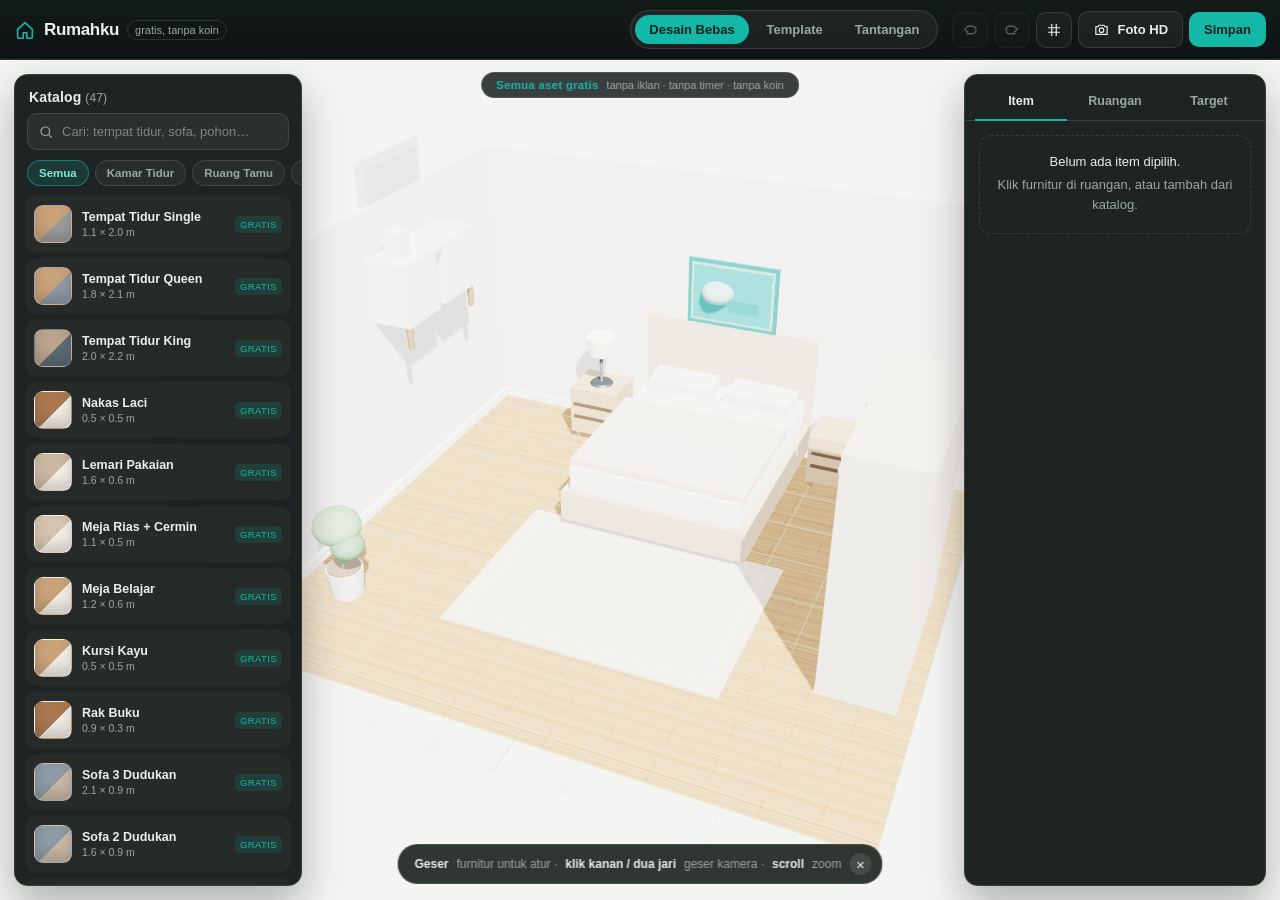
==== rumahku/index.html @ 316e7e73 "feat(rumahku): webapp game desain ruangan 3D gratis, 47 aset, responsif - katalog prosedural 47 aset" ====
<!DOCTYPE html>
<html lang="id">
<head>
<meta charset="utf-8">
<meta name="viewport" content="width=device-width, initial-scale=1, maximum-scale=1, user-scalable=no, viewport-fit=cover">
<meta name="theme-color" content="#101716">
<title>Rumahku — Studio Desain Ruangan 3D</title>
<meta name="description" content="Game desain interior 3D gratis: 50+ aset, template ruangan, desain bebas, undo/redo, tanpa iklan dan tanpa koin.">
<link rel="stylesheet" href="css/style.css">
</head>
<body>
<div id="app">

  <header class="topbar">
    <div class="brand">
      <svg viewBox="0 0 24 24" aria-hidden="true"><path d="M4 11.2 12 4l8 7.2V20a1 1 0 0 1-1 1h-5v-6H10v6H5a1 1 0 0 1-1-1z" fill="none" stroke="currentColor" stroke-width="1.8" stroke-linejoin="round"/></svg>
      <span>Rumahku</span>
      <em>gratis, tanpa koin</em>
    </div>

    <nav class="modes" aria-label="Mode">
      <button class="mode-btn is-active" data-mode="free">Desain Bebas</button>
      <button class="mode-btn" data-mode="template">Template</button>
      <button class="mode-btn" data-mode="challenge">Tantangan</button>
    </nav>

    <div class="tools">
      <button class="icon-btn" id="btn-undo" title="Undo (Ctrl+Z)" aria-label="Undo">
        <svg viewBox="0 0 24 24" aria-hidden="true"><path d="M9 7H15a5 5 0 0 1 0 10H8M9 7 5 11l4 4" fill="none" stroke="currentColor" stroke-width="1.8" stroke-linecap="round" stroke-linejoin="round"/></svg>
      </button>
      <button class="icon-btn" id="btn-redo" title="Redo (Ctrl+Shift+Z)" aria-label="Redo">
        <svg viewBox="0 0 24 24" aria-hidden="true"><path d="M15 7H9a5 5 0 0 0 0 10h7M15 7l4 4-4 4" fill="none" stroke="currentColor" stroke-width="1.8" stroke-linecap="round" stroke-linejoin="round"/></svg>
      </button>
      <button class="icon-btn" id="btn-grid" title="Grid (G)" aria-label="Grid">
        <svg viewBox="0 0 24 24" aria-hidden="true"><path d="M4 9h16M4 15h16M9 4v16M15 4v16" fill="none" stroke="currentColor" stroke-width="1.6"/></svg>
      </button>
      <button class="btn ghost" id="btn-photo">
        <svg viewBox="0 0 24 24" aria-hidden="true"><path d="M4 8h3l1.5-2h7L17 8h3v11H4z" fill="none" stroke="currentColor" stroke-width="1.7" stroke-linejoin="round"/><circle cx="12" cy="13" r="3.2" fill="none" stroke="currentColor" stroke-width="1.7"/></svg>
        Foto HD
      </button>
      <button class="btn primary" id="btn-save">Simpan</button>
    </div>
  </header>

  <main class="stage">
    <canvas id="scene" aria-label="Area desain 3D"></canvas>

    <div class="badge-free" id="badge-free">
      <strong>Semua aset gratis</strong>
      <span>tanpa iklan · tanpa timer · tanpa koin</span>
    </div>

    <div class="hint" id="hint">
      <b>Geser</b> furnitur untuk atur · <b>klik kanan / dua jari</b> geser kamera · <b>scroll</b> zoom
      <button id="hint-close" aria-label="Tutup petunjuk">×</button>
    </div>

    <div class="toast" id="toast" role="status" aria-live="polite"></div>

    <!-- katalog -->
    <section class="panel panel-catalog" id="panel-catalog" aria-label="Katalog aset">
      <div class="panel-head">
        <h2>Katalog <span id="catalog-count"></span></h2>
        <button class="sheet-close" data-close="catalog" aria-label="Tutup katalog">×</button>
      </div>
      <div class="search">
        <svg viewBox="0 0 24 24" aria-hidden="true"><circle cx="11" cy="11" r="6.5" fill="none" stroke="currentColor" stroke-width="1.8"/><path d="m16 16 4 4" stroke="currentColor" stroke-width="1.8" stroke-linecap="round"/></svg>
        <input id="search" type="search" placeholder="Cari: tempat tidur, sofa, pohon…" autocomplete="off">
      </div>
      <div class="chips" id="cats"></div>
      <div class="items" id="items"></div>
    </section>

    <!-- panel kanan -->
    <aside class="panel panel-side" id="panel-side" aria-label="Pengaturan">
      <div class="side-tabs" role="tablist">
        <button class="side-tab is-active" data-tab="item" role="tab">Item</button>
        <button class="side-tab" data-tab="room" role="tab">Ruangan</button>
        <button class="side-tab" data-tab="goals" role="tab">Target</button>
        <button class="sheet-close" data-close="side" aria-label="Tutup panel">×</button>
      </div>

      <div class="side-body" id="tab-item">
        <div id="item-empty" class="empty">
          <p>Belum ada item dipilih.</p>
          <p class="muted">Klik furnitur di ruangan, atau tambah dari katalog.</p>
        </div>
        <div id="item-controls" hidden>
          <h3 id="item-name">—</h3>
          <p class="muted" id="item-size"></p>

          <label class="field">
            <span>Warna / finishing</span>
            <div class="swatches" id="item-colors"></div>
          </label>

          <label class="field">
            <span>Rotasi <b id="rot-val">0°</b></span>
            <input type="range" id="rot" min="0" max="345" step="15" value="0">
          </label>

          <label class="field">
            <span>Ukuran <b id="scale-val">100%</b></span>
            <input type="range" id="scale" min="60" max="150" step="5" value="100">
          </label>

          <label class="field">
            <span>Tinggi <b id="height-val">0.00 m</b></span>
            <input type="range" id="height" min="0" max="200" step="2" value="0">
          </label>

          <div class="row">
            <button class="btn ghost" id="btn-duplicate">Duplikat</button>
            <button class="btn danger" id="btn-delete">Hapus</button>
          </div>
        </div>
      </div>

      <div class="side-body" id="tab-room" hidden>
        <label class="field">
          <span>Lebar ruangan <b id="w-val">6.0 m</b></span>
          <input type="range" id="room-w" min="3" max="10" step="0.2" value="6">
        </label>
        <label class="field">
          <span>Panjang ruangan <b id="d-val">5.0 m</b></span>
          <input type="range" id="room-d" min="3" max="10" step="0.2" value="5">
        </label>

        <label class="field">
          <span>Warna dinding</span>
          <div class="swatches" id="wall-colors"></div>
        </label>

        <label class="field">
          <span>Lantai</span>
          <div class="floors" id="floors"></div>
        </label>

        <label class="switch">
          <input type="checkbox" id="outdoor">
          <span>Mode luar ruangan (taman)</span>
        </label>

        <div class="row">
          <button class="btn ghost" id="btn-clear">Kosongkan ruangan</button>
        </div>
        <p class="muted small">Semua pengaturan gratis. Tidak ada kunci level, koin, atau timer.</p>
      </div>

      <div class="side-body" id="tab-goals" hidden>
        <h3 id="challenge-name">Tantangan</h3>
        <p class="muted" id="challenge-brief">Pilih tantangan untuk mulai. Target dinilai otomatis, tanpa hadiah berbayar.</p>
        <div id="goals-list" class="goals"></div>
        <div class="row">
          <button class="btn ghost" id="btn-open-challenges">Ganti tantangan</button>
        </div>
      </div>
    </aside>

    <!-- tab bar mobile -->
    <nav class="mobile-tabs" aria-label="Panel">
      <button data-open="catalog">Katalog</button>
      <button data-open="side" data-tab="item">Item</button>
      <button data-open="side" data-tab="room">Ruangan</button>
      <button data-open="side" data-tab="goals">Target</button>
    </nav>
  </main>

  <!-- modal template / tantangan -->
  <div class="modal" id="modal" hidden>
    <div class="modal-card">
      <header>
        <h2 id="modal-title">Template ruangan</h2>
        <button class="sheet-close" id="modal-close" aria-label="Tutup">×</button>
      </header>
      <p class="muted" id="modal-sub">Mulai dari template, lalu ubah apa pun sesukamu — template tidak mengunci item.</p>
      <div class="cards" id="modal-list"></div>
    </div>
  </div>

</div>

<script src="js/three.min.js"></script>
<script src="js/catalog.js"></script>
<script src="js/app.js"></script>
</body>
</html>
---- rumahku/css/style.css ----
/* Rumahku — UI. Chrome gelap, kanvas terang, aksen teal.
   Layout: desktop = dua panel mengapung; mobile = bottom sheet + tab bar. */

:root {
  --ink: #101716;
  --ink-2: #1a2321;
  --paper: #f7f4ee;
  --line: rgba(255, 255, 255, 0.12);
  --line-dark: rgba(16, 23, 22, 0.12);
  --text: #e9efed;
  --muted: #9aa8a4;
  --muted-dark: #6b7673;
  --accent: #14b8a6;
  --accent-soft: rgba(20, 184, 166, 0.14);
  --warn: #f59e0b;
  --danger: #ef4444;
  --radius: 14px;
  --shadow: 0 18px 40px rgba(0, 0, 0, 0.28);
  --topbar: 62px;
  --safe-b: env(safe-area-inset-bottom, 0px);
}

* { box-sizing: border-box; }

html, body {
  margin: 0;
  padding: 0;
  height: 100%;
  background: var(--ink);
  color: var(--text);
  font-family: -apple-system, BlinkMacSystemFont, "Segoe UI", Inter, Roboto, "Helvetica Neue", Arial, sans-serif;
  -webkit-font-smoothing: antialiased;
  overscroll-behavior: none;
}

body { overflow: hidden; }
[hidden] { display: none !important; }

button { font: inherit; color: inherit; cursor: pointer; }

#app {
  height: 100%;
  display: grid;
  grid-template-rows: auto 1fr;
}

/* ------------------------------------------------------------ topbar */
.topbar {
  display: flex;
  align-items: center;
  gap: 14px;
  padding: 10px 14px;
  background: linear-gradient(180deg, #131b1a, #0d1413);
  border-bottom: 1px solid var(--line);
  position: relative;
  z-index: 30;
}

.brand {
  display: flex;
  align-items: center;
  gap: 8px;
  min-width: 0;
}
.brand svg { width: 22px; height: 22px; color: var(--accent); flex: none; }
.brand span {
  font-weight: 700;
  font-size: 17px;
  letter-spacing: -0.02em;
}
.brand em {
  font-style: normal;
  font-size: 11px;
  color: var(--muted);
  padding: 3px 7px;
  border: 1px solid var(--line);
  border-radius: 999px;
  white-space: nowrap;
}

.modes {
  display: flex;
  gap: 4px;
  margin-left: auto;
  background: rgba(255, 255, 255, 0.05);
  padding: 4px;
  border-radius: 999px;
  border: 1px solid var(--line);
}
.mode-btn {
  border: 0;
  background: transparent;
  color: var(--muted);
  padding: 7px 14px;
  border-radius: 999px;
  font-size: 13px;
  font-weight: 600;
  white-space: nowrap;
  transition: background 0.18s, color 0.18s;
}
.mode-btn:hover { color: var(--text); }
.mode-btn.is-active {
  background: var(--accent);
  color: #04211d;
}

.tools {
  display: flex;
  align-items: center;
  gap: 6px;
}
.icon-btn {
  width: 36px;
  height: 36px;
  display: grid;
  place-items: center;
  border-radius: 10px;
  border: 1px solid var(--line);
  background: rgba(255, 255, 255, 0.04);
  color: var(--text);
  transition: background 0.15s, opacity 0.15s;
}
.icon-btn svg { width: 18px; height: 18px; }
.icon-btn:hover { background: rgba(255, 255, 255, 0.1); }
.icon-btn:disabled { opacity: 0.32; cursor: not-allowed; }

.btn {
  border: 1px solid transparent;
  border-radius: 10px;
  padding: 9px 14px;
  font-size: 13px;
  font-weight: 650;
  display: inline-flex;
  align-items: center;
  gap: 7px;
  transition: transform 0.12s, background 0.15s, border-color 0.15s;
  white-space: nowrap;
}
.btn svg { width: 17px; height: 17px; }
.btn:active { transform: translateY(1px); }
.btn.primary { background: var(--accent); color: #04211d; }
.btn.primary:hover { background: #1ecfbb; }
.btn.ghost {
  background: rgba(255, 255, 255, 0.05);
  border-color: var(--line);
  color: var(--text);
}
.btn.ghost:hover { background: rgba(255, 255, 255, 0.1); }
.btn.danger {
  background: rgba(239, 68, 68, 0.14);
  border-color: rgba(239, 68, 68, 0.35);
  color: #fca5a5;
}
.btn.danger:hover { background: rgba(239, 68, 68, 0.24); }

/* ------------------------------------------------------------ stage */
.stage {
  position: relative;
  min-height: 0;
  overflow: hidden;
  background: #dfe7ea;
}
#scene {
  display: block;
  width: 100%;
  height: 100%;
  touch-action: none;
  cursor: grab;
}
#scene:active { cursor: grabbing; }

.badge-free {
  position: absolute;
  left: 50%;
  top: 12px;
  transform: translateX(-50%);
  background: rgba(16, 23, 22, 0.82);
  border: 1px solid var(--line);
  border-radius: 999px;
  padding: 6px 14px;
  display: flex;
  gap: 8px;
  align-items: baseline;
  backdrop-filter: blur(10px);
  pointer-events: none;
  white-space: nowrap;
  z-index: 5;
}
.badge-free strong { font-size: 11.5px; color: var(--accent); letter-spacing: 0.02em; }
.badge-free span { font-size: 11px; color: var(--muted); }

.hint {
  position: absolute;
  left: 50%;
  bottom: 16px;
  transform: translateX(-50%);
  background: rgba(16, 23, 22, 0.86);
  border: 1px solid var(--line);
  border-radius: 999px;
  padding: 8px 10px 8px 16px;
  font-size: 12px;
  color: var(--muted);
  display: flex;
  align-items: center;
  gap: 8px;
  backdrop-filter: blur(10px);
  transition: opacity 0.35s, transform 0.35s;
  z-index: 6;
  max-width: calc(100% - 32px);
}
.hint b { color: var(--text); font-weight: 600; }
.hint button {
  border: 0;
  background: rgba(255, 255, 255, 0.1);
  color: var(--text);
  width: 22px;
  height: 22px;
  border-radius: 50%;
  line-height: 1;
  font-size: 15px;
  flex: none;
}
.hint.is-off { opacity: 0; transform: translate(-50%, 12px); pointer-events: none; }

.toast {
  position: absolute;
  left: 50%;
  bottom: 64px;
  transform: translate(-50%, 14px);
  background: #0c1211;
  border: 1px solid rgba(20, 184, 166, 0.4);
  color: var(--text);
  font-size: 13px;
  padding: 10px 16px;
  border-radius: 12px;
  box-shadow: var(--shadow);
  opacity: 0;
  pointer-events: none;
  transition: opacity 0.25s, transform 0.25s;
  max-width: min(420px, calc(100% - 28px));
  text-align: center;
  z-index: 50;
}
.toast.is-on { opacity: 1; transform: translate(-50%, 0); }

/* ------------------------------------------------------------ panels */
.panel {
  position: absolute;
  top: 14px;
  bottom: 14px;
  background: rgba(13, 20, 19, 0.93);
  border: 1px solid var(--line);
  border-radius: var(--radius);
  box-shadow: var(--shadow);
  backdrop-filter: blur(14px);
  display: flex;
  flex-direction: column;
  overflow: hidden;
  z-index: 20;
}
.panel-catalog { left: 14px; width: 288px; }
.panel-side { right: 14px; width: 302px; }

.panel-head {
  display: flex;
  align-items: center;
  justify-content: space-between;
  padding: 14px 14px 8px;
  flex: none;
}
.panel-head h2 {
  margin: 0;
  font-size: 14px;
  letter-spacing: 0.01em;
  font-weight: 650;
}
.panel-head h2 span { color: var(--muted); font-weight: 500; font-size: 12px; }

.sheet-close {
  display: none;
  border: 1px solid var(--line);
  background: rgba(255, 255, 255, 0.06);
  width: 30px;
  height: 30px;
  border-radius: 9px;
  font-size: 18px;
  line-height: 1;
  color: var(--text);
}

.search {
  margin: 0 12px 10px;
  display: flex;
  align-items: center;
  gap: 8px;
  background: rgba(255, 255, 255, 0.05);
  border: 1px solid var(--line);
  border-radius: 10px;
  padding: 0 10px;
  flex: none;
}
.search svg { width: 16px; height: 16px; color: var(--muted); flex: none; }
.search input {
  flex: 1;
  min-width: 0;
  background: transparent;
  border: 0;
  outline: 0;
  color: var(--text);
  font: inherit;
  font-size: 13px;
  padding: 10px 0;
}
.search input::placeholder { color: #7b8884; }
.search input::-webkit-search-cancel-button { filter: invert(1); opacity: 0.5; }

.chips {
  display: flex;
  gap: 6px;
  overflow-x: auto;
  padding: 0 12px 10px;
  scrollbar-width: none;
  flex: none;
}
.chips::-webkit-scrollbar { display: none; }
.chip {
  border: 1px solid var(--line);
  background: rgba(255, 255, 255, 0.04);
  color: var(--muted);
  border-radius: 999px;
  padding: 6px 11px;
  font-size: 11.5px;
  font-weight: 600;
  white-space: nowrap;
  flex: none;
  transition: all 0.15s;
}
.chip:hover { color: var(--text); }
.chip.is-active {
  background: var(--accent-soft);
  border-color: rgba(20, 184, 166, 0.55);
  color: #7fe9db;
}

.items {
  flex: 1 1 auto;
  min-height: 0;
  overflow-y: auto;
  padding: 0 10px 12px;
  display: flex;
  flex-direction: column;
  gap: 6px;
  scrollbar-width: thin;
}
.items::-webkit-scrollbar { width: 8px; }
.items::-webkit-scrollbar-thumb { background: rgba(255, 255, 255, 0.14); border-radius: 8px; }

.item-card {
  display: flex;
  align-items: center;
  gap: 10px;
  width: 100%;
  text-align: left;
  border: 1px solid transparent;
  background: rgba(255, 255, 255, 0.035);
  border-radius: 11px;
  padding: 8px;
  transition: background 0.15s, border-color 0.15s, transform 0.12s;
}
.item-card:hover {
  background: rgba(255, 255, 255, 0.08);
  border-color: var(--line);
}
.item-card:active { transform: scale(0.985); }
.item-card .thumb {
  width: 38px;
  height: 38px;
  border-radius: 9px;
  flex: none;
  border: 1px solid rgba(255, 255, 255, 0.14);
  box-shadow: inset 0 -8px 12px rgba(0, 0, 0, 0.16);
}
.item-card .meta { display: flex; flex-direction: column; gap: 2px; min-width: 0; flex: 1; }
.item-card .nm {
  font-size: 12.5px;
  font-weight: 600;
  white-space: nowrap;
  overflow: hidden;
  text-overflow: ellipsis;
}
.item-card .dim { font-size: 10.5px; color: var(--muted); }
.item-card .free {
  font-size: 9.5px;
  letter-spacing: 0.04em;
  text-transform: uppercase;
  color: var(--accent);
  background: var(--accent-soft);
  border-radius: 5px;
  padding: 3px 5px;
  flex: none;
}

.empty-mini {
  color: var(--muted);
  font-size: 12.5px;
  padding: 18px 10px;
  text-align: center;
  line-height: 1.5;
}

/* ------------------------------------------------------------ side panel */
.side-tabs {
  display: flex;
  gap: 2px;
  padding: 10px 10px 0;
  border-bottom: 1px solid var(--line);
  align-items: center;
  flex: none;
}
.side-tab {
  flex: 1;
  border: 0;
  background: transparent;
  color: var(--muted);
  font-size: 12.5px;
  font-weight: 600;
  padding: 9px 4px 11px;
  border-bottom: 2px solid transparent;
  margin-bottom: -1px;
}
.side-tab.is-active { color: var(--text); border-bottom-color: var(--accent); }

.side-body {
  flex: 1 1 auto;
  min-height: 0;
  overflow-y: auto;
  padding: 14px;
  scrollbar-width: thin;
}
.side-body::-webkit-scrollbar { width: 8px; }
.side-body::-webkit-scrollbar-thumb { background: rgba(255, 255, 255, 0.14); border-radius: 8px; }

.side-body h3 {
  margin: 0 0 4px;
  font-size: 15px;
  font-weight: 650;
}
.muted { color: var(--muted); font-size: 12.5px; line-height: 1.55; margin: 4px 0 0; }
.muted.small { font-size: 11.5px; margin-top: 14px; }

.empty {
  border: 1px dashed var(--line);
  border-radius: 12px;
  padding: 18px 14px;
  text-align: center;
}
.empty p { margin: 0 0 6px; font-size: 13px; }
.empty p.muted { margin: 0; }

.field { display: block; margin-top: 16px; }
.field > span {
  display: flex;
  justify-content: space-between;
  align-items: baseline;
  font-size: 11.5px;
  font-weight: 600;
  letter-spacing: 0.03em;
  text-transform: uppercase;
  color: var(--muted);
  margin-bottom: 8px;
}
.field > span b { color: var(--text); font-size: 12px; letter-spacing: 0; text-transform: none; }

input[type="range"] {
  -webkit-appearance: none;
  appearance: none;
  width: 100%;
  height: 4px;
  border-radius: 999px;
  background: rgba(255, 255, 255, 0.16);
  outline: none;
}
input[type="range"]::-webkit-slider-thumb {
  -webkit-appearance: none;
  width: 18px;
  height: 18px;
  border-radius: 50%;
  background: var(--accent);
  border: 3px solid #0d1413;
  box-shadow: 0 0 0 1px rgba(20, 184, 166, 0.6);
  cursor: grab;
}
input[type="range"]::-moz-range-thumb {
  width: 14px;
  height: 14px;
  border-radius: 50%;
  background: var(--accent);
  border: 2px solid #0d1413;
  cursor: grab;
}

.swatches { display: flex; flex-wrap: wrap; gap: 7px; }
.swatch {
  width: 30px;
  height: 30px;
  border-radius: 9px;
  border: 2px solid rgba(255, 255, 255, 0.16);
  padding: 0;
  transition: transform 0.12s, border-color 0.12s;
}
.swatch:hover { transform: translateY(-1px); }
.swatch.is-active {
  border-color: var(--accent);
  box-shadow: 0 0 0 2px rgba(20, 184, 166, 0.28);
}

.floors { display: grid; grid-template-columns: 1fr 1fr; gap: 6px; }
.floor-btn {
  border: 1px solid var(--line);
  background: rgba(255, 255, 255, 0.04);
  color: var(--muted);
  border-radius: 9px;
  padding: 8px 6px;
  font-size: 11.5px;
  font-weight: 600;
}
.floor-btn.is-active {
  border-color: rgba(20, 184, 166, 0.6);
  background: var(--accent-soft);
  color: #7fe9db;
}

.switch {
  display: flex;
  align-items: center;
  gap: 9px;
  margin-top: 16px;
  font-size: 12.5px;
  color: var(--text);
  cursor: pointer;
}
.switch input {
  appearance: none;
  -webkit-appearance: none;
  width: 38px;
  height: 22px;
  border-radius: 999px;
  background: rgba(255, 255, 255, 0.16);
  position: relative;
  flex: none;
  transition: background 0.18s;
  cursor: pointer;
}
.switch input::after {
  content: "";
  position: absolute;
  top: 3px;
  left: 3px;
  width: 16px;
  height: 16px;
  border-radius: 50%;
  background: #fff;
  transition: transform 0.18s;
}
.switch input:checked { background: var(--accent); }
.switch input:checked::after { transform: translateX(16px); }

.row { display: flex; gap: 8px; margin-top: 18px; }
.row .btn { flex: 1; justify-content: center; }

.goals { display: flex; flex-direction: column; gap: 7px; margin-top: 12px; }
.goal {
  display: flex;
  align-items: flex-start;
  gap: 9px;
  font-size: 12.5px;
  line-height: 1.4;
  padding: 9px 11px;
  border-radius: 10px;
  border: 1px solid var(--line);
  background: rgba(255, 255, 255, 0.03);
  color: var(--muted);
}
.goal .tick {
  width: 17px;
  height: 17px;
  border-radius: 50%;
  border: 1.5px solid rgba(255, 255, 255, 0.24);
  flex: none;
  display: grid;
  place-items: center;
  font-size: 11px;
  color: #04211d;
  margin-top: 1px;
}
.goal.is-done {
  color: var(--text);
  border-color: rgba(20, 184, 166, 0.45);
  background: var(--accent-soft);
}
.goal.is-done .tick { background: var(--accent); border-color: var(--accent); }

/* ------------------------------------------------------------ modal */
.modal {
  position: fixed;
  inset: 0;
  background: rgba(6, 10, 9, 0.62);
  backdrop-filter: blur(6px);
  display: grid;
  place-items: center;
  padding: 18px;
  z-index: 80;
}
.modal-card {
  width: min(720px, 100%);
  max-height: min(86vh, 760px);
  overflow-y: auto;
  background: #101716;
  border: 1px solid var(--line);
  border-radius: 18px;
  box-shadow: 0 30px 80px rgba(0, 0, 0, 0.5);
  padding: 20px;
}
.modal-card header {
  display: flex;
  align-items: center;
  justify-content: space-between;
  gap: 10px;
}
.modal-card h2 { margin: 0; font-size: 18px; letter-spacing: -0.01em; }
.modal-card .sheet-close { display: grid; place-items: center; }
.cards {
  display: grid;
  grid-template-columns: 1fr 1fr;
  gap: 9px;
  margin-top: 16px;
}
.card {
  text-align: left;
  border: 1px solid var(--line);
  background: rgba(255, 255, 255, 0.04);
  border-radius: 12px;
  padding: 13px;
  display: flex;
  flex-direction: column;
  gap: 5px;
  transition: background 0.15s, border-color 0.15s, transform 0.12s;
}
.card:hover {
  background: rgba(20, 184, 166, 0.1);
  border-color: rgba(20, 184, 166, 0.45);
}
.card:active { transform: scale(0.99); }
.card b { font-size: 13.5px; }
.card span { font-size: 11.5px; color: var(--muted); line-height: 1.5; }
.card em {
  font-style: normal;
  font-size: 10.5px;
  color: var(--accent);
  letter-spacing: 0.03em;
  text-transform: uppercase;
  margin-top: 2px;
}

/* ------------------------------------------------------------ mobile tabs */
.mobile-tabs { display: none; }

/* ------------------------------------------------------------ tablet */
@media (max-width: 1180px) {
  .panel-catalog { width: 250px; }
  .panel-side { width: 272px; }
  .badge-free span { display: none; }
}

/* ------------------------------------------------------------ mobile */
@media (max-width: 900px) {
  :root { --topbar: 54px; }

  .topbar {
    flex-wrap: wrap;
    gap: 8px;
    padding: 8px 10px;
  }
  .brand em { display: none; }
  .brand span { font-size: 15px; }
  .modes {
    order: 3;
    width: 100%;
    margin-left: 0;
    overflow-x: auto;
    justify-content: flex-start;
    scrollbar-width: none;
    padding: 3px;
  }
  .modes::-webkit-scrollbar { display: none; }
  .mode-btn { padding: 6px 12px; font-size: 12px; }
  .tools { margin-left: auto; gap: 4px; }
  .icon-btn { width: 32px; height: 32px; }
  .tools .btn { padding: 8px 10px; font-size: 12px; }
  .tools .btn svg { width: 15px; height: 15px; }

  .badge-free { top: 8px; padding: 5px 10px; }
  .badge-free strong { font-size: 10.5px; }

  .hint {
    bottom: calc(64px + var(--safe-b));
    font-size: 11px;
    padding: 7px 8px 7px 12px;
    white-space: normal;
    text-align: center;
    line-height: 1.4;
    border-radius: 12px;
  }
  .toast { bottom: calc(120px + var(--safe-b)); }

  /* panel jadi bottom sheet */
  .panel {
    position: fixed;
    top: auto;
    left: 0;
    right: 0;
    bottom: 0;
    width: auto;
    max-height: 66vh;
    border-radius: 18px 18px 0 0;
    border-bottom: 0;
    transform: translateY(105%);
    transition: transform 0.28s cubic-bezier(0.22, 0.8, 0.3, 1);
    pointer-events: none;
    padding-bottom: var(--safe-b);
    z-index: 45;
  }
  .panel.is-open { transform: translateY(0); pointer-events: auto; }

  .panel-catalog { top: auto; }
  .panel-side { top: auto; }

  .sheet-close { display: grid; place-items: center; }

  .panel-head { padding: 12px 12px 6px; }
  .panel-head h2 { font-size: 13px; }
  .search { margin: 0 10px 8px; }
  .items { padding: 0 8px 12px; }
  .item-card { padding: 7px; }
  .item-card .thumb { width: 34px; height: 34px; }
  .item-card .nm { font-size: 12px; }

  .side-body { padding: 12px; max-height: calc(66vh - 52px); }

  .mobile-tabs {
    display: flex;
    position: fixed;
    left: 0;
    right: 0;
    bottom: 0;
    z-index: 50;
    background: rgba(10, 16, 15, 0.96);
    border-top: 1px solid var(--line);
    backdrop-filter: blur(14px);
    padding: 6px 6px calc(6px + var(--safe-b));
    gap: 4px;
  }
  .mobile-tabs button {
    flex: 1;
    border: 0;
    background: transparent;
    color: var(--muted);
    font-size: 11px;
    font-weight: 600;
    padding: 8px 2px;
    border-radius: 10px;
  }
  .mobile-tabs button:active { background: rgba(255, 255, 255, 0.08); }

  .modal { padding: 12px; place-items: end center; }
  .modal-card { max-height: 88vh; border-radius: 16px; padding: 16px; }
  .modal-card h2 { font-size: 16px; }
  .cards { grid-template-columns: 1fr; }
}

@media (max-width: 420px) {
  .tools .btn span { display: none; }
  .brand span { font-size: 14px; }
}

/* layar pendek: sembunyikan badge */
@media (max-height: 520px) {
  .badge-free { display: none; }
  .hint { display: none; }
}

@media (prefers-reduced-motion: reduce) {
  * { transition-duration: 0.01ms !important; animation-duration: 0.01ms !important; }
}
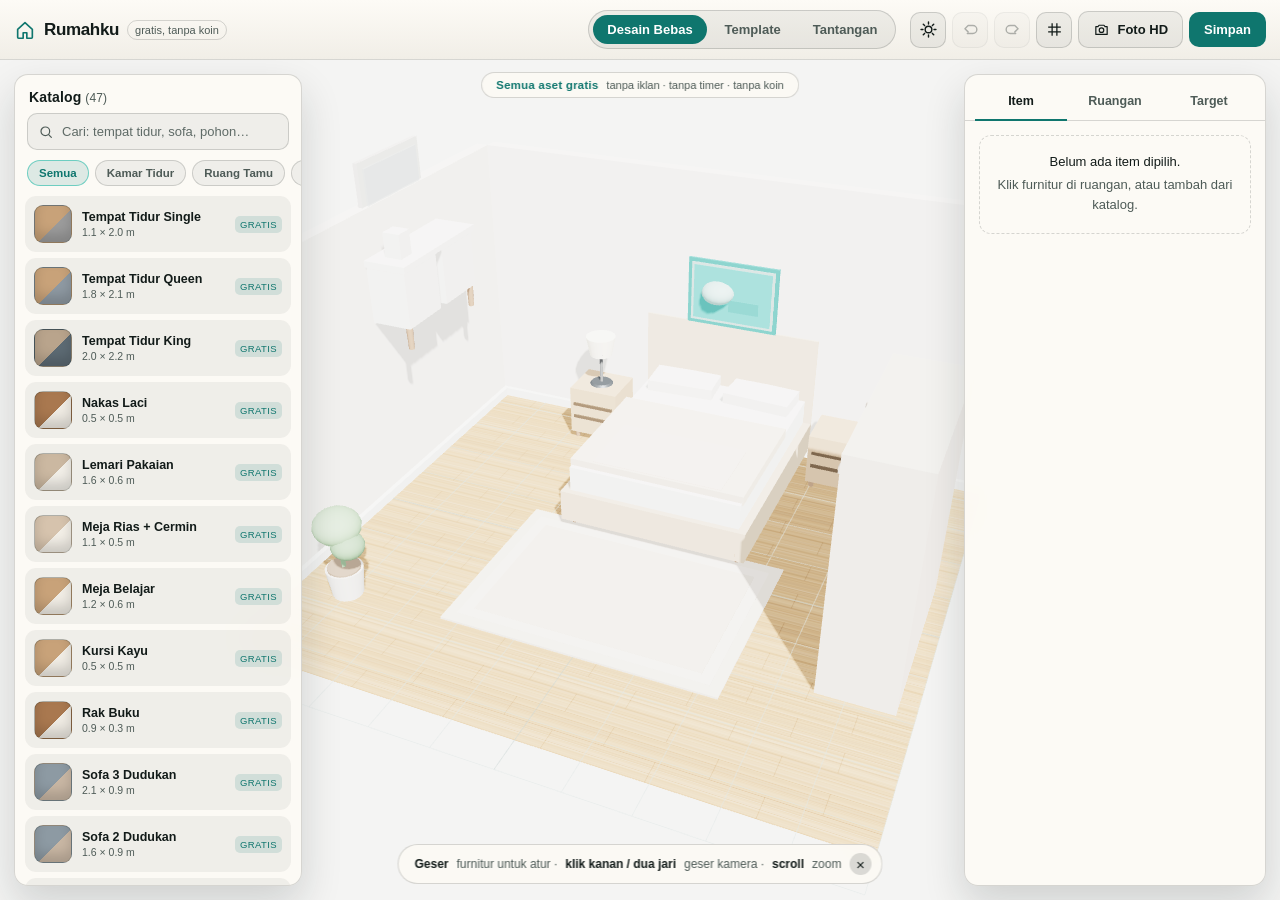
==== commit 8244c1f7: "feat(rumahku): mode gelap penuh + kontras WCAG AA, toggle tema, fix tab mobile" ====
--- a/rumahku/index.html
+++ b/rumahku/index.html
@@ -1,9 +1,10 @@
 <!DOCTYPE html>
-<html lang="id">
+<html lang="id" data-theme="dark">
 <head>
 <meta charset="utf-8">
 <meta name="viewport" content="width=device-width, initial-scale=1, maximum-scale=1, user-scalable=no, viewport-fit=cover">
-<meta name="theme-color" content="#101716">
+<meta name="theme-color" content="#0a0f0e">
+<script>try{var t=localStorage.getItem("rumahku.theme.v1");if(t!=="dark"&&t!=="light")t=window.matchMedia("(prefers-color-scheme: light)").matches?"light":"dark";document.documentElement.dataset.theme=t;}catch(e){}</script>
 <title>Rumahku — Studio Desain Ruangan 3D</title>
 <meta name="description" content="Game desain interior 3D gratis: 50+ aset, template ruangan, desain bebas, undo/redo, tanpa iklan dan tanpa koin.">
 <link rel="stylesheet" href="css/style.css">
@@ -25,6 +26,10 @@
     </nav>
 
     <div class="tools">
+      <button class="icon-btn" id="btn-theme" title="Mode gelap" aria-label="Ganti mode gelap/terang">
+        <svg class="ico-sun" viewBox="0 0 24 24" aria-hidden="true"><circle cx="12" cy="12" r="4.2" fill="none" stroke="currentColor" stroke-width="1.8"/><path d="M12 2.6v2.4M12 19v2.4M2.6 12h2.4M19 12h2.4M5.4 5.4l1.7 1.7M16.9 16.9l1.7 1.7M18.6 5.4l-1.7 1.7M7.1 16.9l-1.7 1.7" fill="none" stroke="currentColor" stroke-width="1.8" stroke-linecap="round"/></svg>
+        <svg class="ico-moon" viewBox="0 0 24 24" aria-hidden="true"><path d="M20 14.5A8.2 8.2 0 0 1 9.5 4a8.5 8.5 0 1 0 10.5 10.5z" fill="none" stroke="currentColor" stroke-width="1.8" stroke-linejoin="round"/></svg>
+      </button>
       <button class="icon-btn" id="btn-undo" title="Undo (Ctrl+Z)" aria-label="Undo">
         <svg viewBox="0 0 24 24" aria-hidden="true"><path d="M9 7H15a5 5 0 0 1 0 10H8M9 7 5 11l4 4" fill="none" stroke="currentColor" stroke-width="1.8" stroke-linecap="round" stroke-linejoin="round"/></svg>
       </button>
--- a/rumahku/css/style.css
+++ b/rumahku/css/style.css
@@ -2,22 +2,70 @@
    Layout: desktop = dua panel mengapung; mobile = bottom sheet + tab bar. */
 
 :root {
-  --ink: #101716;
-  --ink-2: #1a2321;
+  --ink: #0a0f0e;
+  --ink-2: #131c1a;
   --paper: #f7f4ee;
-  --line: rgba(255, 255, 255, 0.12);
+  --line: rgba(255, 255, 255, 0.18);
   --line-dark: rgba(16, 23, 22, 0.12);
-  --text: #e9efed;
-  --muted: #9aa8a4;
+  --text: #f4f9f7;
+  --muted: #b6c4c0;
   --muted-dark: #6b7673;
-  --accent: #14b8a6;
-  --accent-soft: rgba(20, 184, 166, 0.14);
+  --accent: #2dd4bf;
+  --accent-soft: rgba(45, 212, 191, 0.16);
+  --surface-1: rgba(255, 255, 255, 0.05);
+  --surface-2: rgba(255, 255, 255, 0.09);
+  --surface-3: rgba(255, 255, 255, 0.14);
+  --line-strong: rgba(255, 255, 255, 0.3);
+  --panel-bg: rgba(11, 17, 16, 0.94);
+  --panel-solid: #0c1312;
+  --topbar-grad: linear-gradient(180deg, #121b19, #0a100f);
+  --hint-bg: rgba(10, 16, 15, 0.9);
+  --toast-bg: #0a100f;
+  --canvas-bg: #dfe7ea;
+  --on-accent: #04211d;
+  --accent-text: #7fe9db;
+  --accent-hover: #14b8a6;
+  --muted-2: #8a9894;
+  --track: rgba(255, 255, 255, 0.32);
+  --knob: #ffffff;
+  --knob-border: #0d1413;
+  --overlay: rgba(4, 8, 7, 0.72);
+  --danger-text: #fca5a5;
   --warn: #f59e0b;
   --danger: #ef4444;
   --radius: 14px;
   --shadow: 0 18px 40px rgba(0, 0, 0, 0.28);
   --topbar: 62px;
   --safe-b: env(safe-area-inset-bottom, 0px);
+}
+/* tema terang: panel kertas, teks gelap, aksen teal lebih tua */
+[data-theme="light"] {
+  --ink: #f1eee7;
+  --ink-2: #e6e2d8;
+  --line: rgba(16, 23, 22, 0.16);
+  --line-strong: rgba(16, 23, 22, 0.3);
+  --text: #121b19;
+  --muted: #4e5b57;
+  --muted-2: #5f6b67;
+  --accent: #0f766e;
+  --accent-hover: #0b5f59;
+  --accent-soft: rgba(15, 118, 110, 0.13);
+  --accent-text: #0f766e;
+  --surface-1: rgba(16, 23, 22, 0.05);
+  --surface-2: rgba(16, 23, 22, 0.09);
+  --surface-3: rgba(16, 23, 22, 0.14);
+  --panel-bg: rgba(252, 250, 245, 0.95);
+  --panel-solid: #fbf9f4;
+  --topbar-grad: linear-gradient(180deg, #fdfbf6, #f1eee7);
+  --hint-bg: rgba(251, 249, 244, 0.95);
+  --toast-bg: #fbf9f4;
+  --canvas-bg: #e6ecef;
+  --on-accent: #ffffff;
+  --track: rgba(16, 23, 22, 0.22);
+  --knob-border: #fbf9f4;
+  --overlay: rgba(18, 26, 24, 0.45);
+  --shadow: 0 18px 40px rgba(20, 30, 28, 0.16);
+  --danger-text: #b91c1c;
 }
 
 * { box-sizing: border-box; }
@@ -50,7 +98,7 @@
   align-items: center;
   gap: 14px;
   padding: 10px 14px;
-  background: linear-gradient(180deg, #131b1a, #0d1413);
+  background: var(--topbar-grad);
   border-bottom: 1px solid var(--line);
   position: relative;
   z-index: 30;
@@ -82,7 +130,7 @@
   display: flex;
   gap: 4px;
   margin-left: auto;
-  background: rgba(255, 255, 255, 0.05);
+  background: var(--surface-1);
   padding: 4px;
   border-radius: 999px;
   border: 1px solid var(--line);
@@ -101,7 +149,7 @@
 .mode-btn:hover { color: var(--text); }
 .mode-btn.is-active {
   background: var(--accent);
-  color: #04211d;
+  color: var(--on-accent);
 }
 
 .tools {
@@ -116,12 +164,12 @@
   place-items: center;
   border-radius: 10px;
   border: 1px solid var(--line);
-  background: rgba(255, 255, 255, 0.04);
+  background: var(--surface-1);
   color: var(--text);
   transition: background 0.15s, opacity 0.15s;
 }
-.icon-btn svg { width: 18px; height: 18px; }
-.icon-btn:hover { background: rgba(255, 255, 255, 0.1); }
+.icon-btn svg { width: 19px; height: 19px; stroke-width: 2; }
+.icon-btn:hover { background: var(--surface-3); }
 .icon-btn:disabled { opacity: 0.32; cursor: not-allowed; }
 
 .btn {
@@ -138,27 +186,39 @@
 }
 .btn svg { width: 17px; height: 17px; }
 .btn:active { transform: translateY(1px); }
-.btn.primary { background: var(--accent); color: #04211d; }
-.btn.primary:hover { background: #1ecfbb; }
+.btn.primary { background: var(--accent); color: var(--on-accent); }
+.btn.primary:hover { background: var(--accent-hover); }
 .btn.ghost {
-  background: rgba(255, 255, 255, 0.05);
+  background: var(--surface-1);
   border-color: var(--line);
   color: var(--text);
 }
-.btn.ghost:hover { background: rgba(255, 255, 255, 0.1); }
+.btn.ghost:hover { background: var(--surface-3); }
 .btn.danger {
-  background: rgba(239, 68, 68, 0.14);
-  border-color: rgba(239, 68, 68, 0.35);
-  color: #fca5a5;
+  background: rgba(239, 68, 68, 0.2);
+  border-color: rgba(239, 68, 68, 0.5);
+  color: var(--danger-text);
 }
 .btn.danger:hover { background: rgba(239, 68, 68, 0.24); }
 
 /* ------------------------------------------------------------ stage */
+.stage::after {
+  content: "";
+  position: absolute;
+  inset: 0;
+  z-index: 4;
+  pointer-events: none;
+  opacity: 0;
+  transition: opacity 0.3s ease;
+  background: radial-gradient(115% 85% at 50% 42%, rgba(0, 0, 0, 0) 38%, rgba(0, 0, 0, 0.5) 100%);
+}
+[data-theme="dark"] .stage::after { opacity: 1; }
+
 .stage {
   position: relative;
   min-height: 0;
   overflow: hidden;
-  background: #dfe7ea;
+  background: var(--canvas-bg);
 }
 #scene {
   display: block;
@@ -174,7 +234,7 @@
   left: 50%;
   top: 12px;
   transform: translateX(-50%);
-  background: rgba(16, 23, 22, 0.82);
+  background: var(--hint-bg);
   border: 1px solid var(--line);
   border-radius: 999px;
   padding: 6px 14px;
@@ -194,7 +254,7 @@
   left: 50%;
   bottom: 16px;
   transform: translateX(-50%);
-  background: rgba(16, 23, 22, 0.86);
+  background: var(--hint-bg);
   border: 1px solid var(--line);
   border-radius: 999px;
   padding: 8px 10px 8px 16px;
@@ -211,7 +271,7 @@
 .hint b { color: var(--text); font-weight: 600; }
 .hint button {
   border: 0;
-  background: rgba(255, 255, 255, 0.1);
+  background: var(--surface-3);
   color: var(--text);
   width: 22px;
   height: 22px;
@@ -227,7 +287,7 @@
   left: 50%;
   bottom: 64px;
   transform: translate(-50%, 14px);
-  background: #0c1211;
+  background: var(--toast-bg);
   border: 1px solid rgba(20, 184, 166, 0.4);
   color: var(--text);
   font-size: 13px;
@@ -248,7 +308,7 @@
   position: absolute;
   top: 14px;
   bottom: 14px;
-  background: rgba(13, 20, 19, 0.93);
+  background: var(--panel-bg);
   border: 1px solid var(--line);
   border-radius: var(--radius);
   box-shadow: var(--shadow);
@@ -279,7 +339,7 @@
 .sheet-close {
   display: none;
   border: 1px solid var(--line);
-  background: rgba(255, 255, 255, 0.06);
+  background: var(--surface-2);
   width: 30px;
   height: 30px;
   border-radius: 9px;
@@ -293,7 +353,7 @@
   display: flex;
   align-items: center;
   gap: 8px;
-  background: rgba(255, 255, 255, 0.05);
+  background: var(--surface-1);
   border: 1px solid var(--line);
   border-radius: 10px;
   padding: 0 10px;
@@ -311,7 +371,7 @@
   font-size: 13px;
   padding: 10px 0;
 }
-.search input::placeholder { color: #7b8884; }
+.search input::placeholder { color: var(--muted-2); }
 .search input::-webkit-search-cancel-button { filter: invert(1); opacity: 0.5; }
 
 .chips {
@@ -325,7 +385,7 @@
 .chips::-webkit-scrollbar { display: none; }
 .chip {
   border: 1px solid var(--line);
-  background: rgba(255, 255, 255, 0.04);
+  background: var(--surface-1);
   color: var(--muted);
   border-radius: 999px;
   padding: 6px 11px;
@@ -339,7 +399,7 @@
 .chip.is-active {
   background: var(--accent-soft);
   border-color: rgba(20, 184, 166, 0.55);
-  color: #7fe9db;
+  color: var(--accent-text);
 }
 
 .items {
@@ -353,7 +413,7 @@
   scrollbar-width: thin;
 }
 .items::-webkit-scrollbar { width: 8px; }
-.items::-webkit-scrollbar-thumb { background: rgba(255, 255, 255, 0.14); border-radius: 8px; }
+.items::-webkit-scrollbar-thumb { background: var(--track); border-radius: 8px; }
 
 .item-card {
   display: flex;
@@ -362,13 +422,13 @@
   width: 100%;
   text-align: left;
   border: 1px solid transparent;
-  background: rgba(255, 255, 255, 0.035);
+  background: var(--surface-1);
   border-radius: 11px;
   padding: 8px;
   transition: background 0.15s, border-color 0.15s, transform 0.12s;
 }
 .item-card:hover {
-  background: rgba(255, 255, 255, 0.08);
+  background: var(--surface-2);
   border-color: var(--line);
 }
 .item-card:active { transform: scale(0.985); }
@@ -377,7 +437,7 @@
   height: 38px;
   border-radius: 9px;
   flex: none;
-  border: 1px solid rgba(255, 255, 255, 0.14);
+  border: 1px solid var(--line-strong);
   box-shadow: inset 0 -8px 12px rgba(0, 0, 0, 0.16);
 }
 .item-card .meta { display: flex; flex-direction: column; gap: 2px; min-width: 0; flex: 1; }
@@ -438,7 +498,7 @@
   scrollbar-width: thin;
 }
 .side-body::-webkit-scrollbar { width: 8px; }
-.side-body::-webkit-scrollbar-thumb { background: rgba(255, 255, 255, 0.14); border-radius: 8px; }
+.side-body::-webkit-scrollbar-thumb { background: var(--track); border-radius: 8px; }
 
 .side-body h3 {
   margin: 0 0 4px;
@@ -462,9 +522,9 @@
   display: flex;
   justify-content: space-between;
   align-items: baseline;
-  font-size: 11.5px;
+  font-size: 12px;
   font-weight: 600;
-  letter-spacing: 0.03em;
+  letter-spacing: 0.04em;
   text-transform: uppercase;
   color: var(--muted);
   margin-bottom: 8px;
@@ -475,9 +535,10 @@
   -webkit-appearance: none;
   appearance: none;
   width: 100%;
-  height: 4px;
+  height: 5px;
   border-radius: 999px;
-  background: rgba(255, 255, 255, 0.16);
+  background: var(--track);
+  box-shadow: inset 0 0 0 1px var(--line-strong);
   outline: none;
 }
 input[type="range"]::-webkit-slider-thumb {
@@ -486,7 +547,7 @@
   height: 18px;
   border-radius: 50%;
   background: var(--accent);
-  border: 3px solid #0d1413;
+  border: 3px solid var(--knob-border);
   box-shadow: 0 0 0 1px rgba(20, 184, 166, 0.6);
   cursor: grab;
 }
@@ -495,7 +556,7 @@
   height: 14px;
   border-radius: 50%;
   background: var(--accent);
-  border: 2px solid #0d1413;
+  border: 2px solid var(--knob-border);
   cursor: grab;
 }
 
@@ -504,7 +565,7 @@
   width: 30px;
   height: 30px;
   border-radius: 9px;
-  border: 2px solid rgba(255, 255, 255, 0.16);
+  border: 2px solid var(--line-strong);
   padding: 0;
   transition: transform 0.12s, border-color 0.12s;
 }
@@ -517,7 +578,7 @@
 .floors { display: grid; grid-template-columns: 1fr 1fr; gap: 6px; }
 .floor-btn {
   border: 1px solid var(--line);
-  background: rgba(255, 255, 255, 0.04);
+  background: var(--surface-1);
   color: var(--muted);
   border-radius: 9px;
   padding: 8px 6px;
@@ -527,7 +588,7 @@
 .floor-btn.is-active {
   border-color: rgba(20, 184, 166, 0.6);
   background: var(--accent-soft);
-  color: #7fe9db;
+  color: var(--accent-text);
 }
 
 .switch {
@@ -545,7 +606,7 @@
   width: 38px;
   height: 22px;
   border-radius: 999px;
-  background: rgba(255, 255, 255, 0.16);
+  background: var(--track);
   position: relative;
   flex: none;
   transition: background 0.18s;
@@ -559,7 +620,7 @@
   width: 16px;
   height: 16px;
   border-radius: 50%;
-  background: #fff;
+  background: var(--knob);
   transition: transform 0.18s;
 }
 .switch input:checked { background: var(--accent); }
@@ -578,19 +639,19 @@
   padding: 9px 11px;
   border-radius: 10px;
   border: 1px solid var(--line);
-  background: rgba(255, 255, 255, 0.03);
+  background: var(--surface-1);
   color: var(--muted);
 }
 .goal .tick {
   width: 17px;
   height: 17px;
   border-radius: 50%;
-  border: 1.5px solid rgba(255, 255, 255, 0.24);
+  border: 1.5px solid var(--line-strong);
   flex: none;
   display: grid;
   place-items: center;
   font-size: 11px;
-  color: #04211d;
+  color: var(--on-accent);
   margin-top: 1px;
 }
 .goal.is-done {
@@ -604,7 +665,7 @@
 .modal {
   position: fixed;
   inset: 0;
-  background: rgba(6, 10, 9, 0.62);
+  background: var(--overlay);
   backdrop-filter: blur(6px);
   display: grid;
   place-items: center;
@@ -615,7 +676,7 @@
   width: min(720px, 100%);
   max-height: min(86vh, 760px);
   overflow-y: auto;
-  background: #101716;
+  background: var(--panel-solid);
   border: 1px solid var(--line);
   border-radius: 18px;
   box-shadow: 0 30px 80px rgba(0, 0, 0, 0.5);
@@ -638,7 +699,7 @@
 .card {
   text-align: left;
   border: 1px solid var(--line);
-  background: rgba(255, 255, 255, 0.04);
+  background: var(--surface-1);
   border-radius: 12px;
   padding: 13px;
   display: flex;
@@ -647,7 +708,7 @@
   transition: background 0.15s, border-color 0.15s, transform 0.12s;
 }
 .card:hover {
-  background: rgba(20, 184, 166, 0.1);
+  background: var(--accent-soft);
   border-color: rgba(20, 184, 166, 0.45);
 }
 .card:active { transform: scale(0.99); }
@@ -754,7 +815,7 @@
     right: 0;
     bottom: 0;
     z-index: 50;
-    background: rgba(10, 16, 15, 0.96);
+    background: var(--panel-bg);
     border-top: 1px solid var(--line);
     backdrop-filter: blur(14px);
     padding: 6px 6px calc(6px + var(--safe-b));
@@ -770,7 +831,9 @@
     padding: 8px 2px;
     border-radius: 10px;
   }
-  .mobile-tabs button:active { background: rgba(255, 255, 255, 0.08); }
+  .mobile-tabs button:active { background: var(--surface-2); }
+  .mobile-tabs button.is-active { color: var(--text); background: var(--surface-2); }
+  #btn-grid { display: none; }
 
   .modal { padding: 12px; place-items: end center; }
   .modal-card { max-height: 88vh; border-radius: 16px; padding: 16px; }
@@ -792,3 +855,13 @@
 @media (prefers-reduced-motion: reduce) {
   * { transition-duration: 0.01ms !important; animation-duration: 0.01ms !important; }
 }
+
+/* ------------------------------------------------------------ tema */
+#btn-theme svg { width: 19px; height: 19px; }
+[data-theme="dark"] #btn-theme .ico-sun { display: none; }
+[data-theme="dark"] #btn-theme { color: var(--accent); background: var(--accent-soft); border-color: rgba(45, 212, 191, 0.55); }
+[data-theme="light"] #btn-theme .ico-moon { display: none; }
+body { transition: background-color .25s ease, color .25s ease; }
+.panel, .topbar, .modal-card, .mobile-tabs, .toast, .hint, .item-card, .card, .search, .chip {
+  transition: background-color .25s ease, border-color .25s ease, color .25s ease;
+}
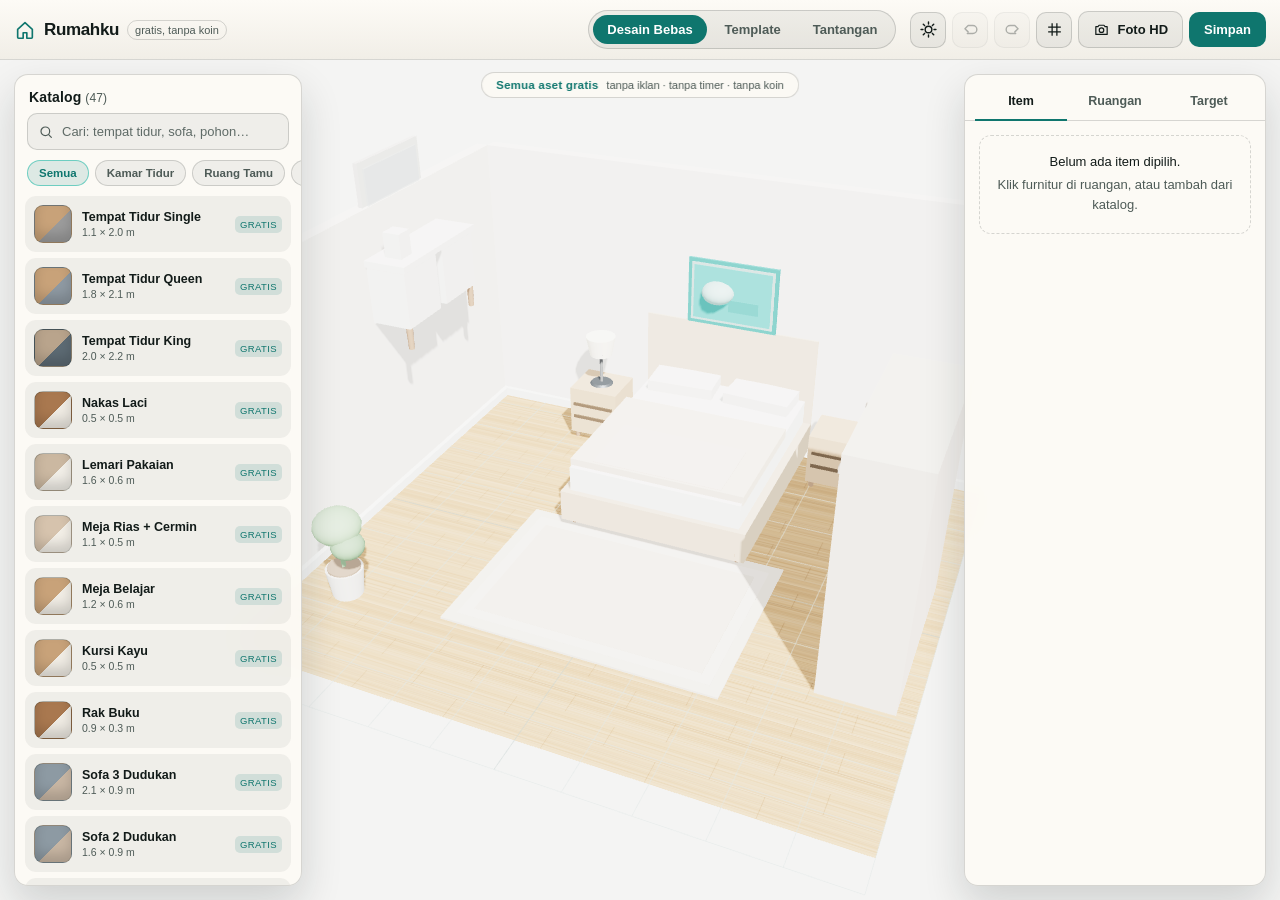
==== commit 1ed04b89: "chore(rumahku): favicon inline, hilangkan 404 /favicon.ico" ====
--- a/rumahku/index.html
+++ b/rumahku/index.html
@@ -7,6 +7,7 @@
 <script>try{var t=localStorage.getItem("rumahku.theme.v1");if(t!=="dark"&&t!=="light")t=window.matchMedia("(prefers-color-scheme: light)").matches?"light":"dark";document.documentElement.dataset.theme=t;}catch(e){}</script>
 <title>Rumahku — Studio Desain Ruangan 3D</title>
 <meta name="description" content="Game desain interior 3D gratis: 50+ aset, template ruangan, desain bebas, undo/redo, tanpa iklan dan tanpa koin.">
+<link rel="icon" href="data:image/svg+xml,%3Csvg xmlns=%27http://www.w3.org/2000/svg%27 viewBox=%270 0 32 32%27%3E%3Crect width=%2732%27 height=%2732%27 rx=%278%27 fill=%27%230a0f0e%27/%3E%3Cpath d=%27M7 16 16 8l9 8v9a1 1 0 0 1-1 1h-5v-7h-6v7H8a1 1 0 0 1-1-1z%27 fill=%27none%27 stroke=%27%232dd4bf%27 stroke-width=%272%27 stroke-linejoin=%27round%27/%3E%3C/svg%3E">
 <link rel="stylesheet" href="css/style.css">
 </head>
 <body>
